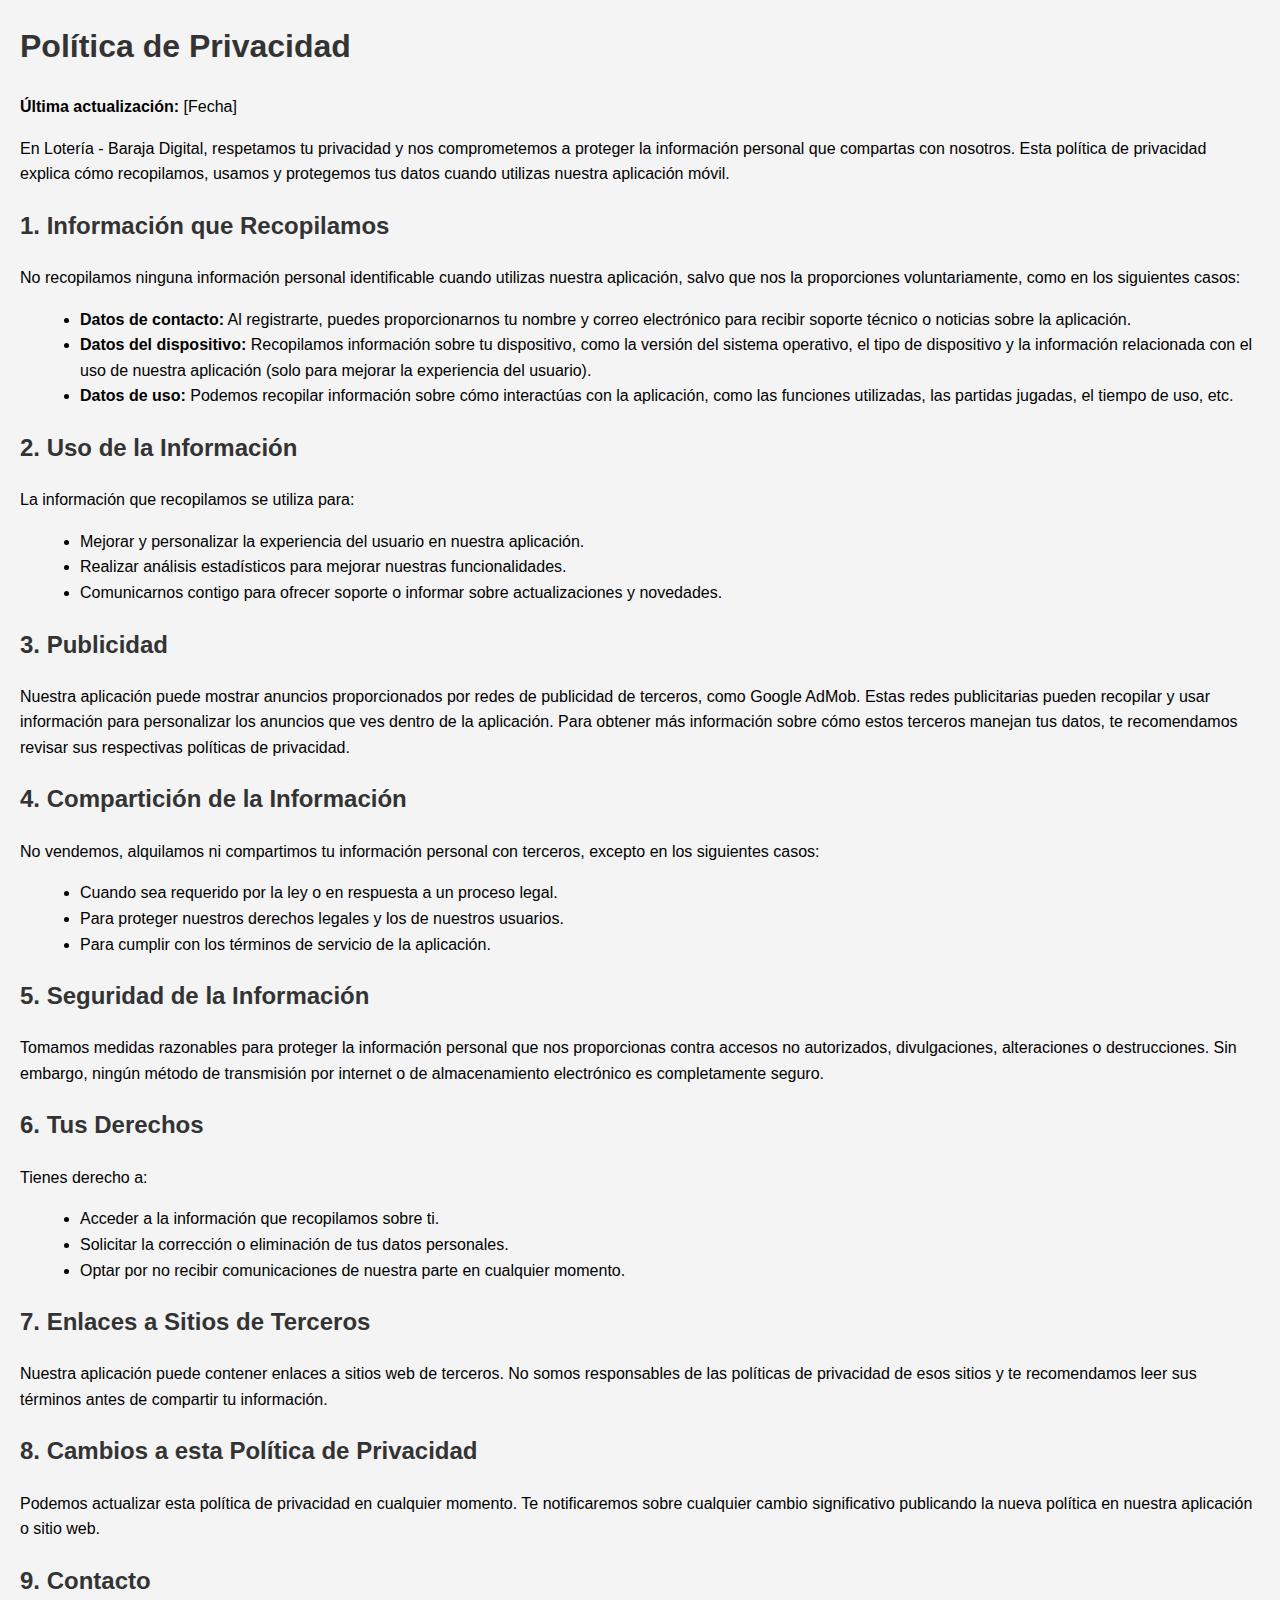
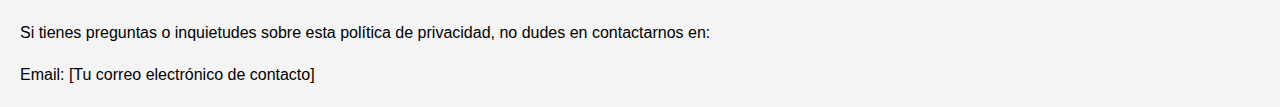
==== index.html @ 533d13af "politicas index" ====
<!DOCTYPE html>
<html lang="es">
<head>
    <meta charset="UTF-8">
    <meta name="viewport" content="width=device-width, initial-scale=1.0">
    <title>Política de Privacidad</title>
    <style>
        body {
            font-family: Arial, sans-serif;
            line-height: 1.6;
            margin: 20px;
            background-color: #f4f4f4;
        }
        h1, h2 {
            color: #333;
        }
        p {
            margin-bottom: 15px;
        }
        ul {
            margin-left: 20px;
        }
    </style>
</head>
<body>
    <h1>Política de Privacidad</h1>
    <p><strong>Última actualización:</strong> [Fecha]</p>
    <p>En Lotería - Baraja Digital, respetamos tu privacidad y nos comprometemos a proteger la información personal que compartas con nosotros. Esta política de privacidad explica cómo recopilamos, usamos y protegemos tus datos cuando utilizas nuestra aplicación móvil.</p>

    <h2>1. Información que Recopilamos</h2>
    <p>No recopilamos ninguna información personal identificable cuando utilizas nuestra aplicación, salvo que nos la proporciones voluntariamente, como en los siguientes casos:</p>
    <ul>
        <li><strong>Datos de contacto:</strong> Al registrarte, puedes proporcionarnos tu nombre y correo electrónico para recibir soporte técnico o noticias sobre la aplicación.</li>
        <li><strong>Datos del dispositivo:</strong> Recopilamos información sobre tu dispositivo, como la versión del sistema operativo, el tipo de dispositivo y la información relacionada con el uso de nuestra aplicación (solo para mejorar la experiencia del usuario).</li>
        <li><strong>Datos de uso:</strong> Podemos recopilar información sobre cómo interactúas con la aplicación, como las funciones utilizadas, las partidas jugadas, el tiempo de uso, etc.</li>
    </ul>

    <h2>2. Uso de la Información</h2>
    <p>La información que recopilamos se utiliza para:</p>
    <ul>
        <li>Mejorar y personalizar la experiencia del usuario en nuestra aplicación.</li>
        <li>Realizar análisis estadísticos para mejorar nuestras funcionalidades.</li>
        <li>Comunicarnos contigo para ofrecer soporte o informar sobre actualizaciones y novedades.</li>
    </ul>

    <h2>3. Publicidad</h2>
    <p>Nuestra aplicación puede mostrar anuncios proporcionados por redes de publicidad de terceros, como Google AdMob. Estas redes publicitarias pueden recopilar y usar información para personalizar los anuncios que ves dentro de la aplicación. Para obtener más información sobre cómo estos terceros manejan tus datos, te recomendamos revisar sus respectivas políticas de privacidad.</p>

    <h2>4. Compartición de la Información</h2>
    <p>No vendemos, alquilamos ni compartimos tu información personal con terceros, excepto en los siguientes casos:</p>
    <ul>
        <li>Cuando sea requerido por la ley o en respuesta a un proceso legal.</li>
        <li>Para proteger nuestros derechos legales y los de nuestros usuarios.</li>
        <li>Para cumplir con los términos de servicio de la aplicación.</li>
    </ul>

    <h2>5. Seguridad de la Información</h2>
    <p>Tomamos medidas razonables para proteger la información personal que nos proporcionas contra accesos no autorizados, divulgaciones, alteraciones o destrucciones. Sin embargo, ningún método de transmisión por internet o de almacenamiento electrónico es completamente seguro.</p>

    <h2>6. Tus Derechos</h2>
    <p>Tienes derecho a:</p>
    <ul>
        <li>Acceder a la información que recopilamos sobre ti.</li>
        <li>Solicitar la corrección o eliminación de tus datos personales.</li>
        <li>Optar por no recibir comunicaciones de nuestra parte en cualquier momento.</li>
    </ul>

    <h2>7. Enlaces a Sitios de Terceros</h2>
    <p>Nuestra aplicación puede contener enlaces a sitios web de terceros. No somos responsables de las políticas de privacidad de esos sitios y te recomendamos leer sus términos antes de compartir tu información.</p>

    <h2>8. Cambios a esta Política de Privacidad</h2>
    <p>Podemos actualizar esta política de privacidad en cualquier momento. Te notificaremos sobre cualquier cambio significativo publicando la nueva política en nuestra aplicación o sitio web.</p>

    <h2>9. Contacto</h2>
    <p>Si tienes preguntas o inquietudes sobre esta política de privacidad, no dudes en contactarnos en:</p>
    <p>Email: [Tu correo electrónico de contacto]</p>
</body>
</html>
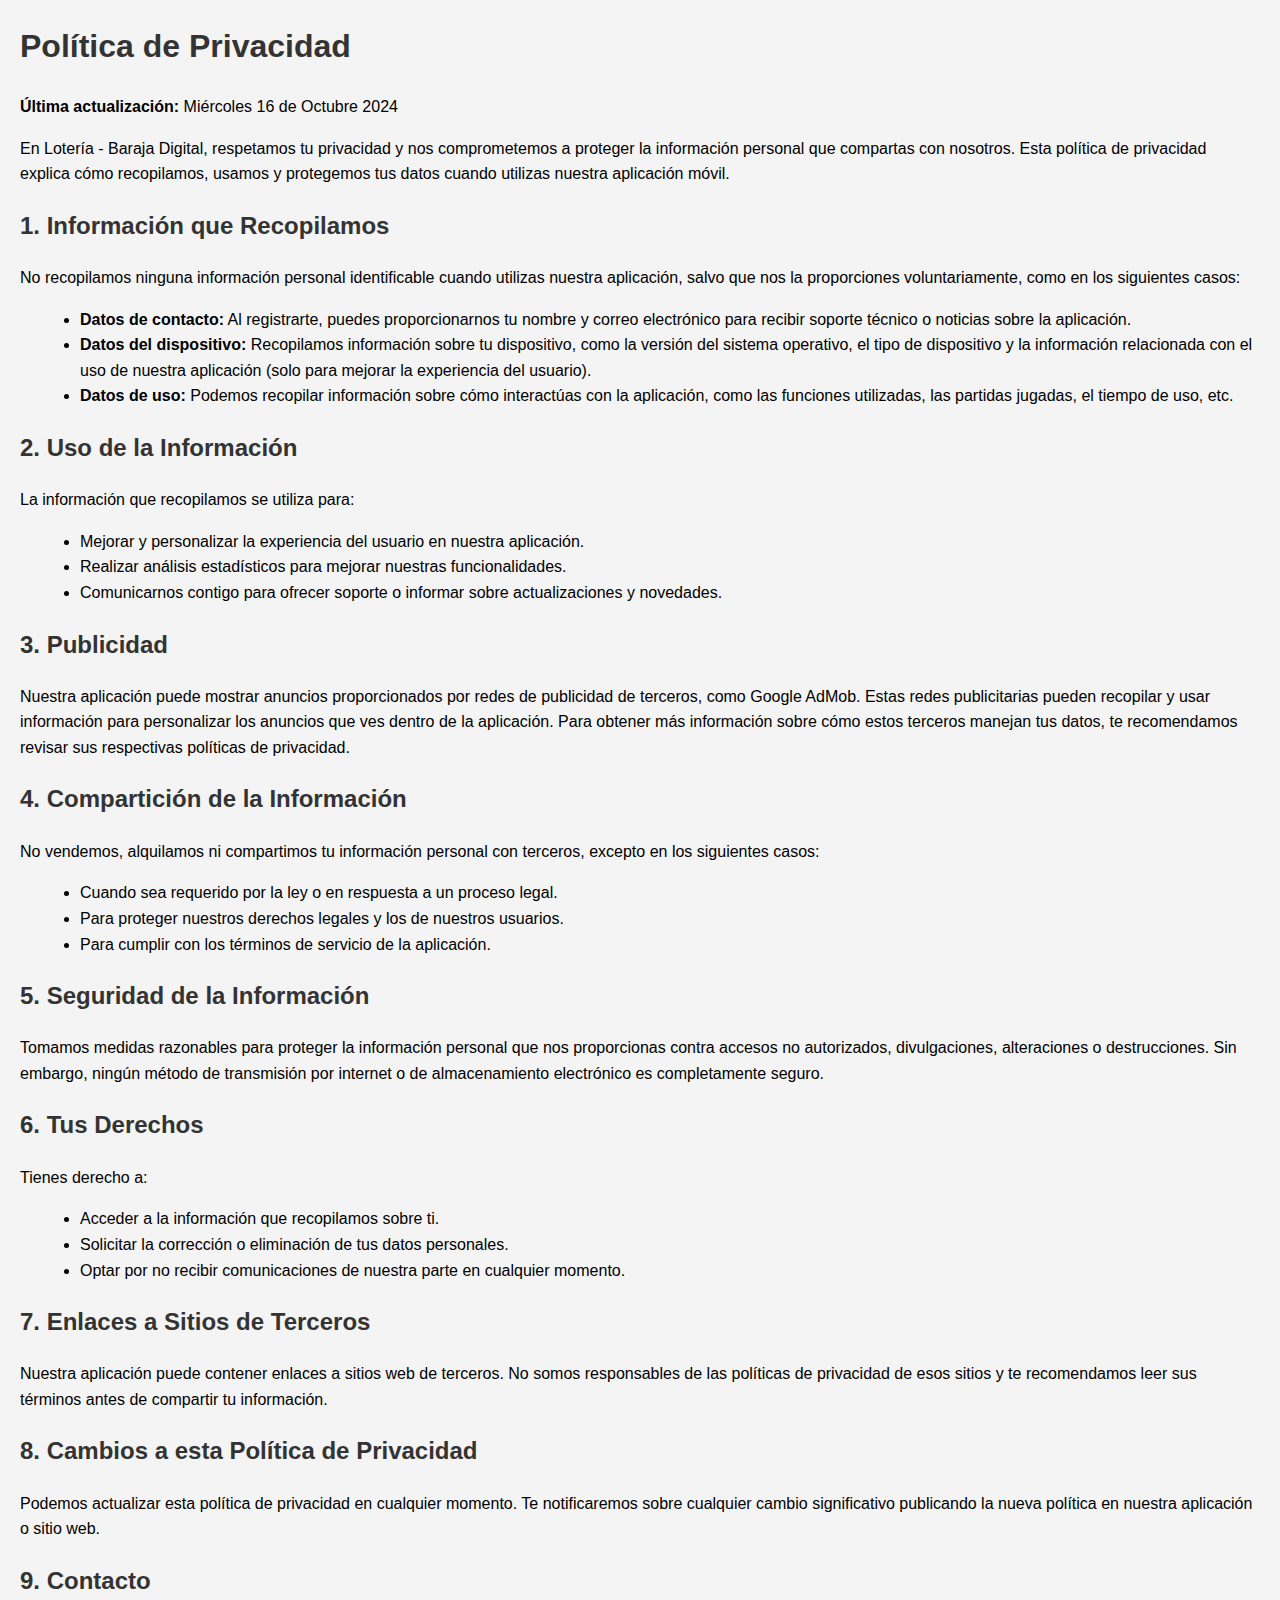
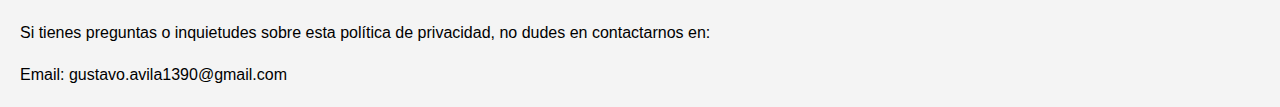
==== commit 08cc2bf7: "actualizacion index" ====
--- a/index.html
+++ b/index.html
@@ -24,7 +24,7 @@
 </head>
 <body>
     <h1>Política de Privacidad</h1>
-    <p><strong>Última actualización:</strong> [Fecha]</p>
+    <p><strong>Última actualización:</strong> Miércoles 16 de Octubre 2024</p>
     <p>En Lotería - Baraja Digital, respetamos tu privacidad y nos comprometemos a proteger la información personal que compartas con nosotros. Esta política de privacidad explica cómo recopilamos, usamos y protegemos tus datos cuando utilizas nuestra aplicación móvil.</p>
 
     <h2>1. Información que Recopilamos</h2>
@@ -73,6 +73,6 @@
 
     <h2>9. Contacto</h2>
     <p>Si tienes preguntas o inquietudes sobre esta política de privacidad, no dudes en contactarnos en:</p>
-    <p>Email: [Tu correo electrónico de contacto]</p>
+    <p>Email: gustavo.avila1390@gmail.com</p>
 </body>
 </html>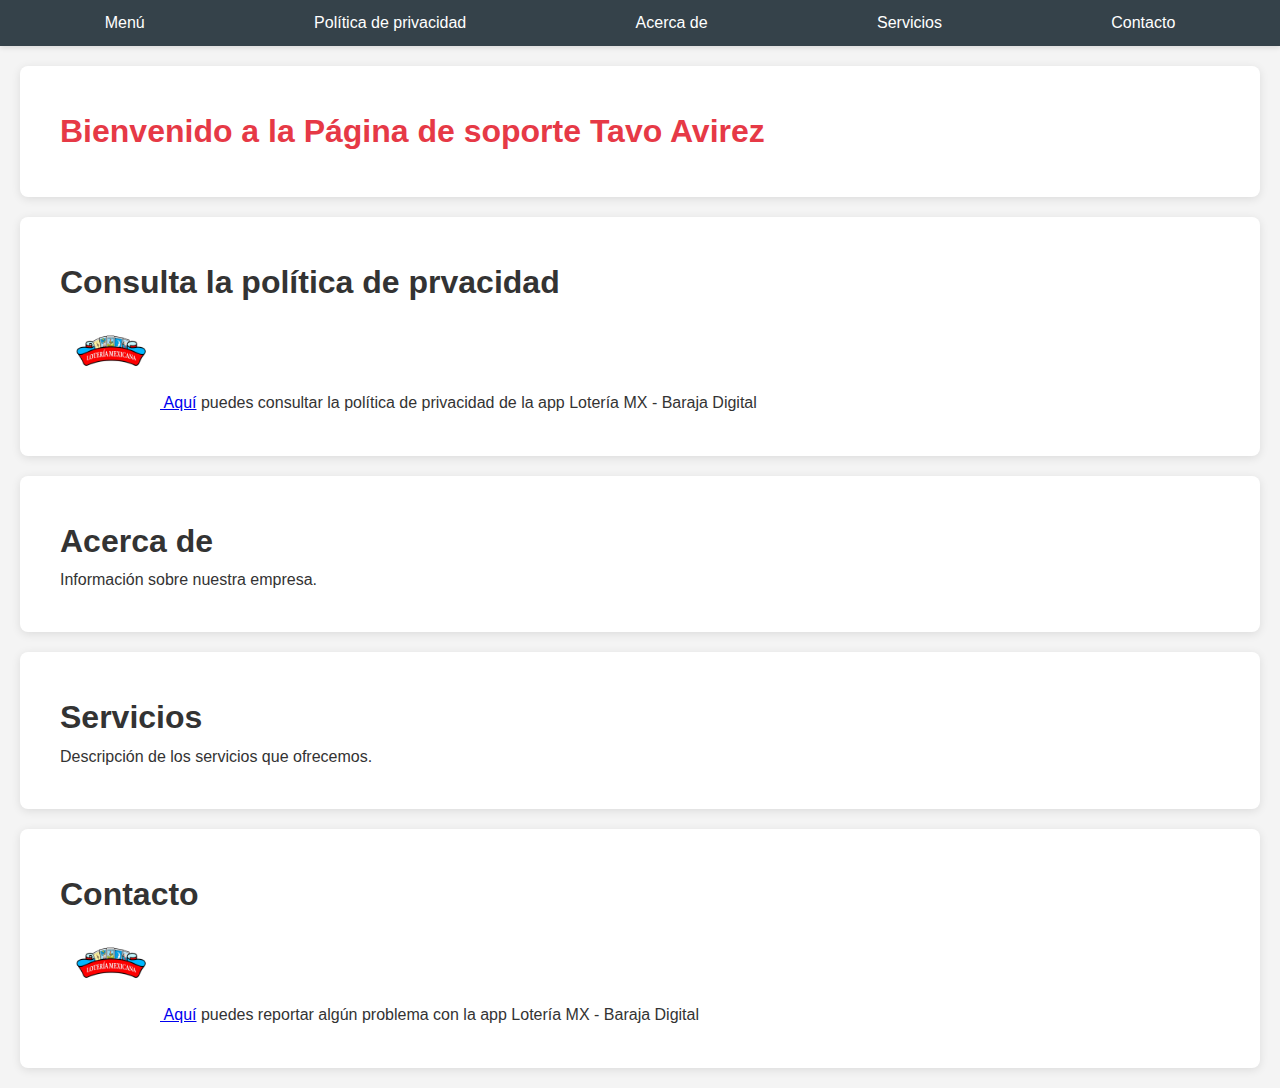
==== commit 520234fd: "se crea mene de navegacion para incluir logos, politicas y el index.html cambio" ====
--- a/index.html
+++ b/index.html
@@ -3,76 +3,50 @@
 <head>
     <meta charset="UTF-8">
     <meta name="viewport" content="width=device-width, initial-scale=1.0">
-    <title>Política de Privacidad</title>
-    <style>
-        body {
-            font-family: Arial, sans-serif;
-            line-height: 1.6;
-            margin: 20px;
-            background-color: #f4f4f4;
-        }
-        h1, h2 {
-            color: #333;
-        }
-        p {
-            margin-bottom: 15px;
-        }
-        ul {
-            margin-left: 20px;
-        }
-    </style>
+    <title>Menú Navegable</title>
+    <link rel="stylesheet" href="styles.css">
 </head>
 <body>
-    <h1>Política de Privacidad</h1>
-    <p><strong>Última actualización:</strong> Miércoles 16 de Octubre 2024</p>
-    <p>En Lotería - Baraja Digital, respetamos tu privacidad y nos comprometemos a proteger la información personal que compartas con nosotros. Esta política de privacidad explica cómo recopilamos, usamos y protegemos tus datos cuando utilizas nuestra aplicación móvil.</p>
+    <nav>
+        <ul class="menu">
+            <li><a href="#menu">Menú</a></li>
+            <li><a href="#politica">Política de privacidad</a></li>
+            <li><a href="#about">Acerca de</a></li>
+            <li><a href="#services">Servicios</a></li>
+            <li><a href="https://forms.gle/3SNNRgwLk3PyL1Xq8">Contacto</a></li>
+        </ul>
+    </nav>
 
-    <h2>1. Información que Recopilamos</h2>
-    <p>No recopilamos ninguna información personal identificable cuando utilizas nuestra aplicación, salvo que nos la proporciones voluntariamente, como en los siguientes casos:</p>
-    <ul>
-        <li><strong>Datos de contacto:</strong> Al registrarte, puedes proporcionarnos tu nombre y correo electrónico para recibir soporte técnico o noticias sobre la aplicación.</li>
-        <li><strong>Datos del dispositivo:</strong> Recopilamos información sobre tu dispositivo, como la versión del sistema operativo, el tipo de dispositivo y la información relacionada con el uso de nuestra aplicación (solo para mejorar la experiencia del usuario).</li>
-        <li><strong>Datos de uso:</strong> Podemos recopilar información sobre cómo interactúas con la aplicación, como las funciones utilizadas, las partidas jugadas, el tiempo de uso, etc.</li>
-    </ul>
+    <section id="menu">
+        <h1 class="red">Bienvenido a la Página de soporte Tavo Avirez</h1>
+    </section>
+    
+    <section id="politica">
+        <h1>Consulta la política de prvacidad</h1>
+         <p> 
+            <a href="politicas.html">
+                <img src="images/logo.png" width="100" height="100"/> 
+                Aquí</a> puedes consultar la política de privacidad de la app Lotería MX - Baraja Digital</p>
+    </section>
 
-    <h2>2. Uso de la Información</h2>
-    <p>La información que recopilamos se utiliza para:</p>
-    <ul>
-        <li>Mejorar y personalizar la experiencia del usuario en nuestra aplicación.</li>
-        <li>Realizar análisis estadísticos para mejorar nuestras funcionalidades.</li>
-        <li>Comunicarnos contigo para ofrecer soporte o informar sobre actualizaciones y novedades.</li>
-    </ul>
-
-    <h2>3. Publicidad</h2>
-    <p>Nuestra aplicación puede mostrar anuncios proporcionados por redes de publicidad de terceros, como Google AdMob. Estas redes publicitarias pueden recopilar y usar información para personalizar los anuncios que ves dentro de la aplicación. Para obtener más información sobre cómo estos terceros manejan tus datos, te recomendamos revisar sus respectivas políticas de privacidad.</p>
-
-    <h2>4. Compartición de la Información</h2>
-    <p>No vendemos, alquilamos ni compartimos tu información personal con terceros, excepto en los siguientes casos:</p>
-    <ul>
-        <li>Cuando sea requerido por la ley o en respuesta a un proceso legal.</li>
-        <li>Para proteger nuestros derechos legales y los de nuestros usuarios.</li>
-        <li>Para cumplir con los términos de servicio de la aplicación.</li>
-    </ul>
-
-    <h2>5. Seguridad de la Información</h2>
-    <p>Tomamos medidas razonables para proteger la información personal que nos proporcionas contra accesos no autorizados, divulgaciones, alteraciones o destrucciones. Sin embargo, ningún método de transmisión por internet o de almacenamiento electrónico es completamente seguro.</p>
-
-    <h2>6. Tus Derechos</h2>
-    <p>Tienes derecho a:</p>
-    <ul>
-        <li>Acceder a la información que recopilamos sobre ti.</li>
-        <li>Solicitar la corrección o eliminación de tus datos personales.</li>
-        <li>Optar por no recibir comunicaciones de nuestra parte en cualquier momento.</li>
-    </ul>
-
-    <h2>7. Enlaces a Sitios de Terceros</h2>
-    <p>Nuestra aplicación puede contener enlaces a sitios web de terceros. No somos responsables de las políticas de privacidad de esos sitios y te recomendamos leer sus términos antes de compartir tu información.</p>
-
-    <h2>8. Cambios a esta Política de Privacidad</h2>
-    <p>Podemos actualizar esta política de privacidad en cualquier momento. Te notificaremos sobre cualquier cambio significativo publicando la nueva política en nuestra aplicación o sitio web.</p>
-
-    <h2>9. Contacto</h2>
-    <p>Si tienes preguntas o inquietudes sobre esta política de privacidad, no dudes en contactarnos en:</p>
-    <p>Email: gustavo.avila1390@gmail.com</p>
+    <section id="about">
+        <h1>Acerca de</h1>
+        <p>Información sobre nuestra empresa.</p>
+    </section>
+    
+    <section id="services">
+        <h1>Servicios</h1>
+        <p>Descripción de los servicios que ofrecemos.</p>
+    </section>
+    
+    <section id="contact">
+        <h1>Contacto</h1>
+        <p> 
+            <a href="https://forms.gle/3SNNRgwLk3PyL1Xq8">
+                <img src="images/logo.png" width="100" height="100"/> 
+                Aquí</a> puedes reportar algún problema con la app Lotería MX - Baraja Digital</p>
+    </section>
+    
+    <script src="script.js"></script>
 </body>
 </html>--- a/styles.css
+++ b/styles.css
@@ -0,0 +1,52 @@
+* {
+    box-sizing: border-box;
+    margin: 0;
+    padding: 0;
+}
+
+body {
+    font-family: Arial, sans-serif;
+    line-height: 1.6;
+    background-color: #f4f4f4;
+    color: #333;
+}
+
+nav {
+    background-color: #35424a;
+    padding: 10px 20px;
+    box-shadow: 0 2px 5px rgba(0, 0, 0, 0.1);
+}
+
+.menu {
+    list-style-type: none;
+    display: flex;
+    justify-content: space-around;
+}
+
+.menu li {
+    position: relative;
+}
+
+.menu a {
+    color: #fff;
+    text-decoration: none;
+    padding: 15px;
+    transition: background-color 0.3s ease;
+    border-radius: 5px;
+}
+
+.menu a:hover {
+    background-color: #46b2e0;
+}
+
+section {
+    padding: 40px;
+    margin: 20px;
+    background: #fff;
+    border-radius: 8px;
+    box-shadow: 0 2px 10px rgba(0, 0, 0, 0.1);
+}
+
+.red {
+    color: #e63946; /* Color para el título en rojo */
+}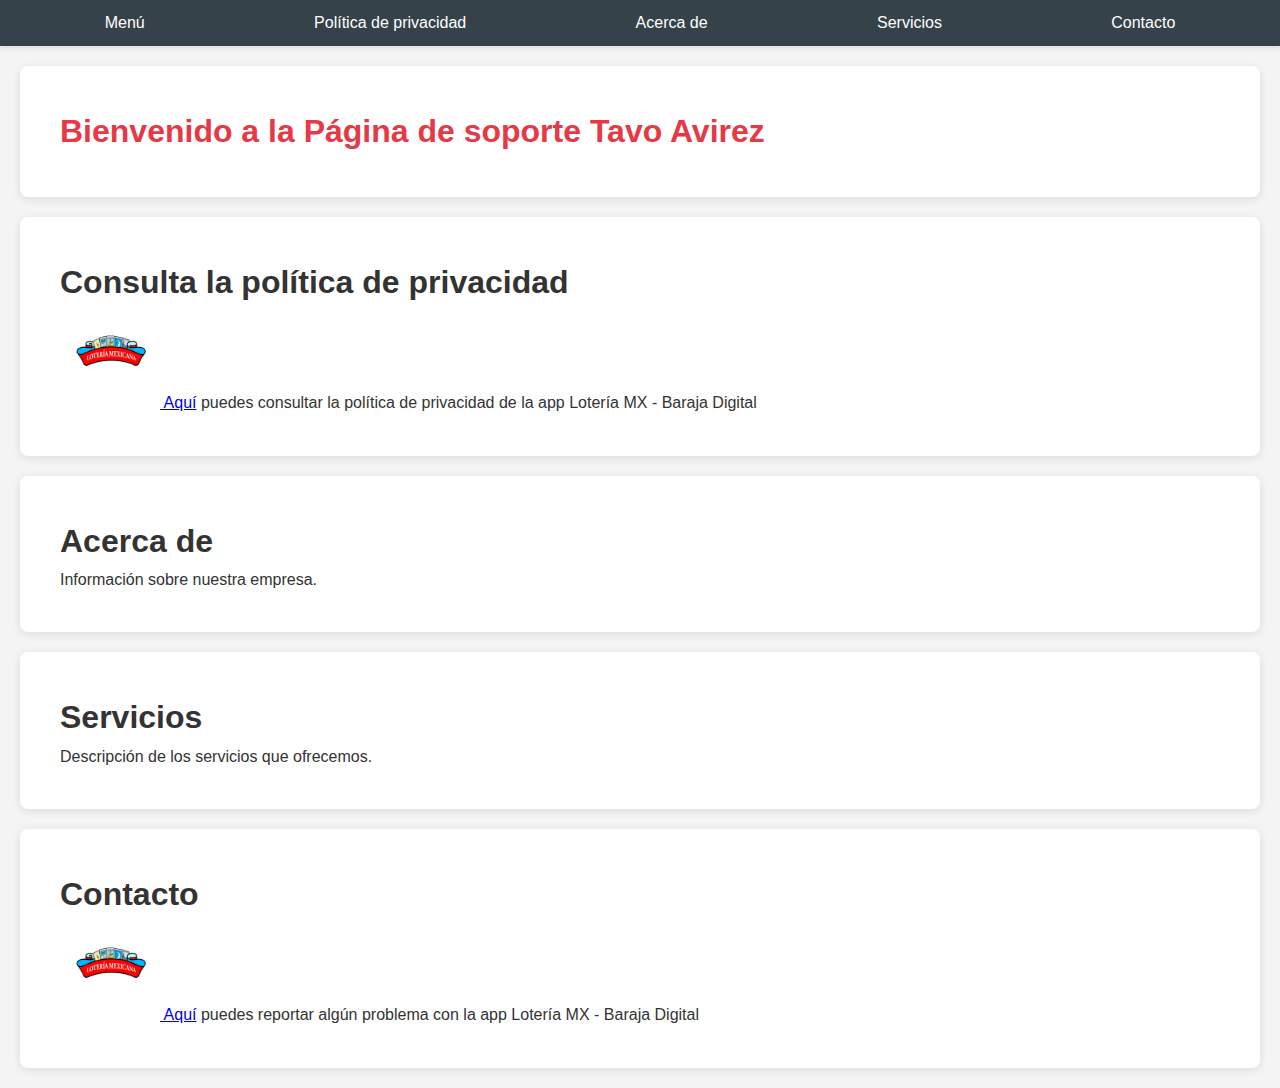
==== commit 83877ffc: "correccion de la palabra privacidad" ====
--- a/index.html
+++ b/index.html
@@ -22,7 +22,7 @@
     </section>
     
     <section id="politica">
-        <h1>Consulta la política de prvacidad</h1>
+        <h1>Consulta la política de privacidad</h1>
          <p> 
             <a href="politicas.html">
                 <img src="images/logo.png" width="100" height="100"/> 
